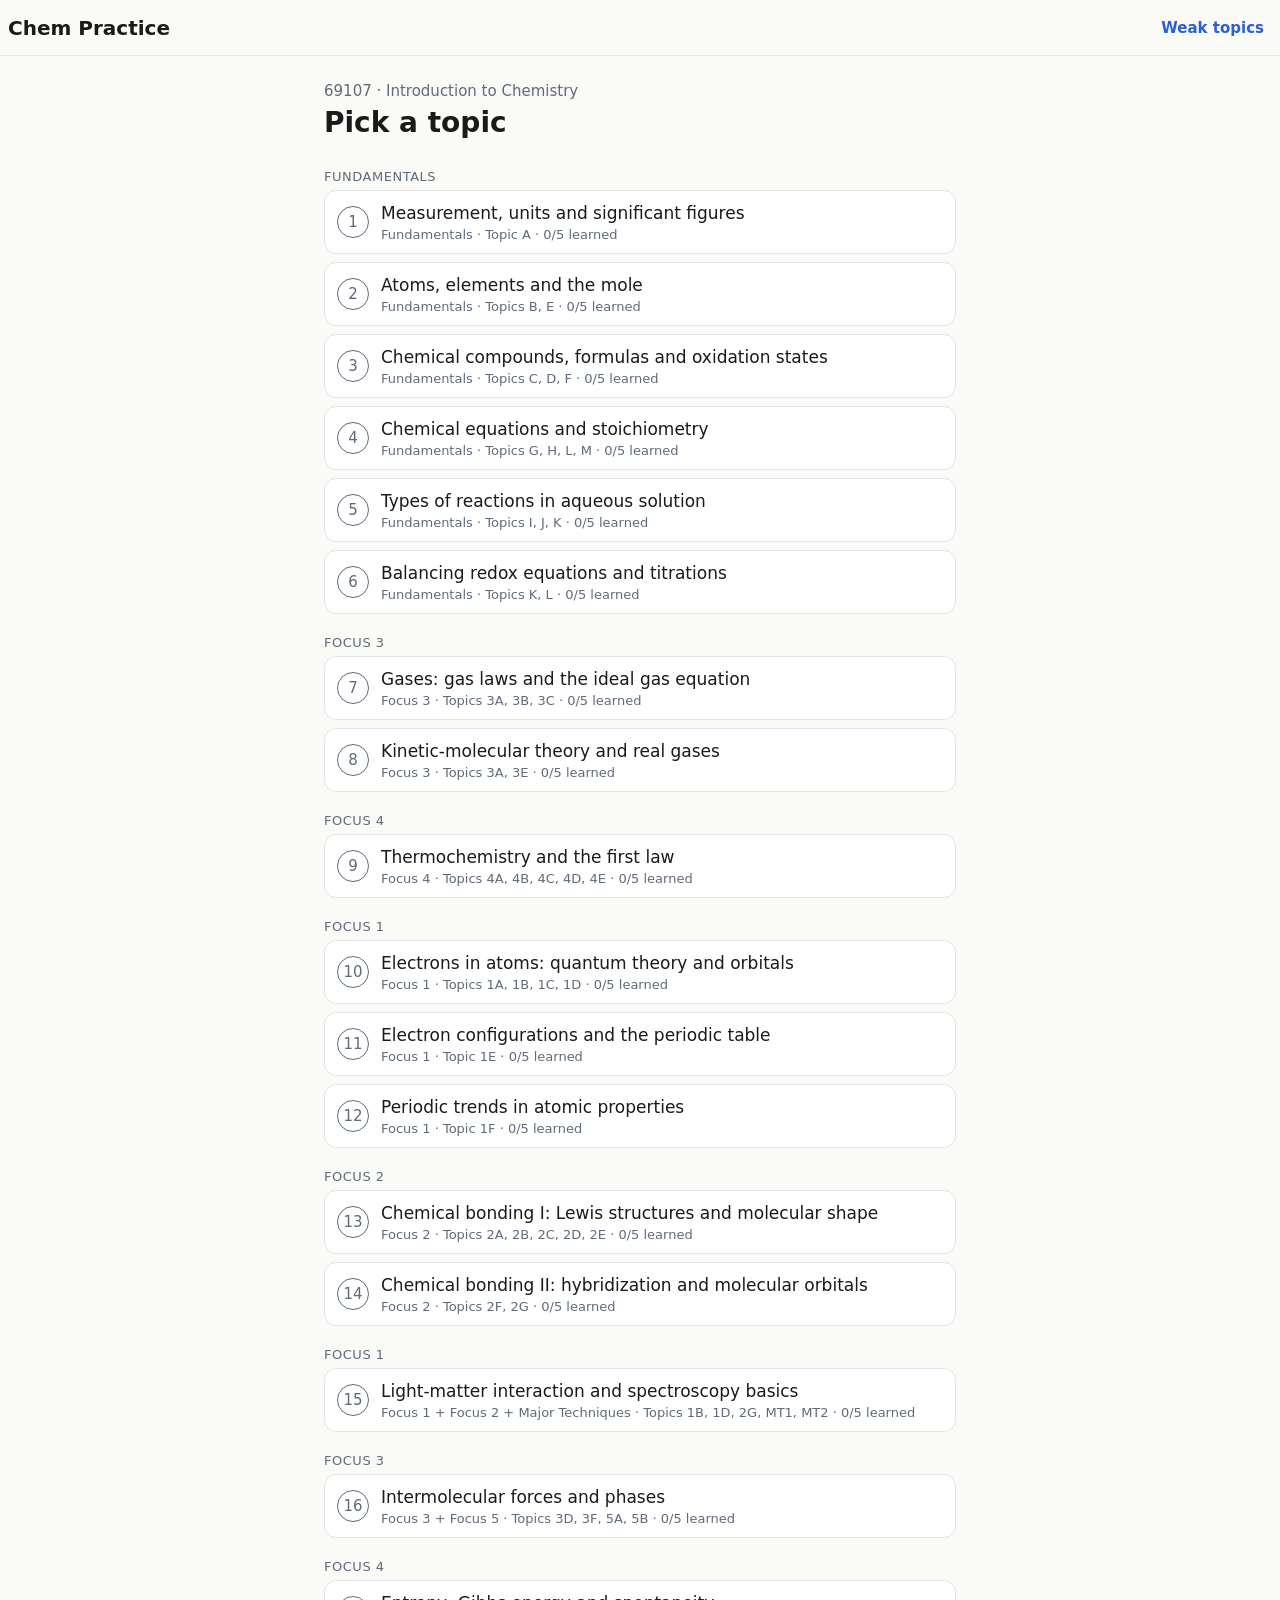
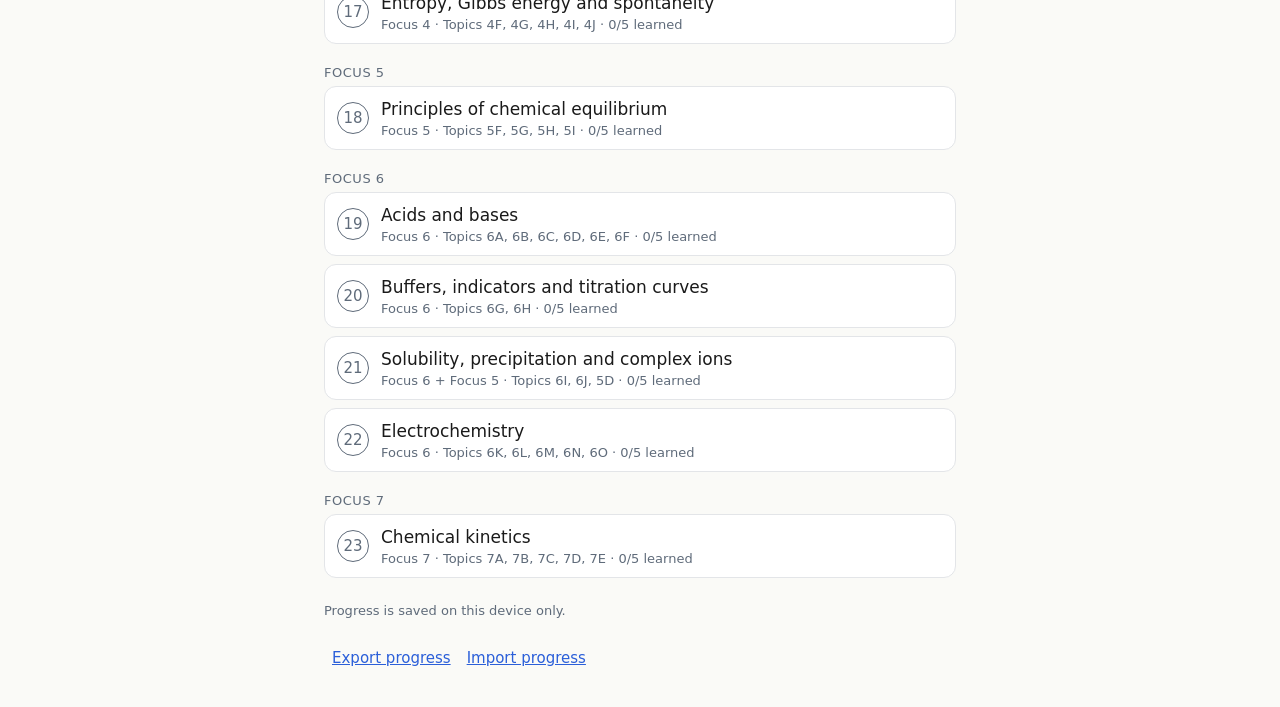
==== site/index.html @ 753d683d "Chem Practice v1 (English): site, topics, 115 draft questions" ====
<!doctype html>
<html lang="en" dir="ltr">
<head>
<meta charset="utf-8">
<meta name="viewport" content="width=device-width, initial-scale=1">
<title>Chem Practice · 69107</title>
<link rel="stylesheet" href="style.css">
</head>
<body>
<header class="topbar"><button id="back" class="icon" aria-label="Back" hidden>&larr;</button><h1 id="title">Chem Practice</h1><button id="weakBtn" class="link" style="text-decoration:none;font-weight:600">Weak topics</button></header>
<div id="bar" class="pbar" hidden><div></div></div>
<main id="app"></main>
<input type="file" id="importFile" accept=".json,application/json" hidden>
<script src="app.js"></script>
</body>
</html>
---- site/style.css ----
:root{--bg:#FAFAF7;--surface:#fff;--text:#1A1A1A;--muted:#5F6B7A;--border:#E3E5E8;--primary:#2B5FD9;--knew:#17754A;--unsure:#8F5B0A;--didnt:#C2412D;--tip:#EEF3FD}
*{box-sizing:border-box}
body{margin:0;background:var(--bg);color:var(--text);font:17px/26px Inter,system-ui,-apple-system,"Segoe UI",sans-serif}
.topbar{position:sticky;top:0;z-index:5;height:56px;display:flex;align-items:center;gap:8px;padding-inline:8px;background:var(--bg);border-bottom:1px solid var(--border)}
.topbar h1{flex:1;font-size:20px;line-height:28px;margin:0;white-space:nowrap;overflow:hidden;text-overflow:ellipsis}
.icon{min-width:48px;min-height:48px;border:0;background:none;font-size:22px;cursor:pointer;color:var(--text);border-radius:8px}
.pbar{height:4px;background:var(--border)}.pbar div{height:100%;background:var(--knew);width:0;transition:width .15s}
main{max-width:680px;margin:0 auto;padding:16px}
@media(min-width:700px){main{padding:24px}}
.meta{font-size:15px;line-height:22px;color:var(--muted)}.cap{font-size:13px;line-height:18px;color:var(--muted)}
.card{background:var(--surface);border:1px solid var(--border);border-radius:12px;padding:16px;margin-bottom:16px}
h2{font-size:28px;line-height:34px;margin:4px 0 16px}
.sect{position:sticky;top:56px;background:var(--bg);font-size:13px;line-height:18px;text-transform:uppercase;letter-spacing:.04em;color:var(--muted);padding:12px 0 4px}
.row{display:flex;align-items:center;gap:12px;min-height:64px;padding:8px 12px;background:var(--surface);border:1px solid var(--border);border-radius:12px;margin-bottom:8px;width:100%;text-align:start;font:inherit;color:inherit;cursor:pointer}
.row[aria-disabled=true]{cursor:default}.row[aria-disabled=true] .meta{color:var(--muted)}
.num{flex:none;width:32px;height:32px;border-radius:50%;display:grid;place-items:center;border:1px solid var(--muted);color:var(--muted);font-size:15px}
.row[aria-disabled=true] .num{border-color:var(--border);color:var(--border)}
.grow{flex:1;min-width:0}
.badge{background:var(--primary);color:#fff;border-radius:12px;padding:0 8px;font-size:13px;line-height:22px}
.btn{display:block;width:100%;min-height:48px;border-radius:8px;border:0;background:var(--primary);color:#fff;font-family:inherit;font-size:17px;line-height:24px;font-weight:600;cursor:pointer;padding:8px 16px}
.btn.sec{background:var(--surface);color:var(--primary);border:1px solid var(--primary)}
.link{background:none;border:0;color:var(--primary);font:inherit;font-size:15px;cursor:pointer;padding:12px 8px;min-height:48px;text-decoration:underline}
:focus-visible{outline:2px solid var(--primary);outline-offset:2px}
.tag{display:inline-block;border:1px solid var(--border);border-radius:8px;padding:0 8px;font-size:13px}
.given{background:var(--bg);border-radius:8px;padding:8px 12px;margin:12px 0;font-variant-numeric:tabular-nums}
.tipbox{background:var(--tip);border-radius:8px;padding:12px;font-size:15px;line-height:22px;margin:16px 0;display:flex;gap:8px;align-items:flex-start;flex-wrap:wrap}
.sticky{position:sticky;bottom:0;background:var(--bg);padding:16px 0 calc(16px + env(safe-area-inset-bottom));margin-top:8px}
.ans{font-size:20px;line-height:28px;font-weight:700}.ansbox{display:inline-block;border:2px solid var(--text);border-radius:8px;padding:4px 12px}
ol.steps{padding-inline-start:24px}ol.steps li{margin-bottom:8px}
.rate{display:flex;gap:8px}.rate button{flex:1;min-height:56px;border-radius:8px;background:var(--surface);border:2px solid;font:inherit;cursor:pointer;padding:4px;display:flex;flex-direction:column;align-items:center;justify-content:center}
.rate b{font-size:15px;line-height:20px}.rate small{font-size:13px;line-height:18px}
.r-didnt{border-color:var(--didnt)!important;color:var(--didnt)}.r-unsure{border-color:var(--unsure)!important;color:var(--unsure)}.r-knew{border-color:var(--knew)!important;color:var(--knew)}
.rate button:active{color:#fff}.r-didnt:active{background:var(--didnt)}.r-unsure:active{background:var(--unsure)}.r-knew:active{background:var(--knew)}
.stack{display:flex;height:8px;border-radius:4px;overflow:hidden;background:var(--border);margin:6px 0}
.fade{animation:f .15s ease-out}@keyframes f{from{opacity:0;transform:translateY(8px)}to{opacity:1;transform:none}}
@media(prefers-reduced-motion:reduce){.fade{animation:none}.pbar div{transition:none}}
dialog{border:1px solid var(--border);border-radius:12px;max-width:340px}
.nudge{display:flex;align-items:center;justify-content:space-between;background:var(--tip);border-radius:8px;padding:4px 12px;font-size:15px}
.nw{white-space:nowrap}
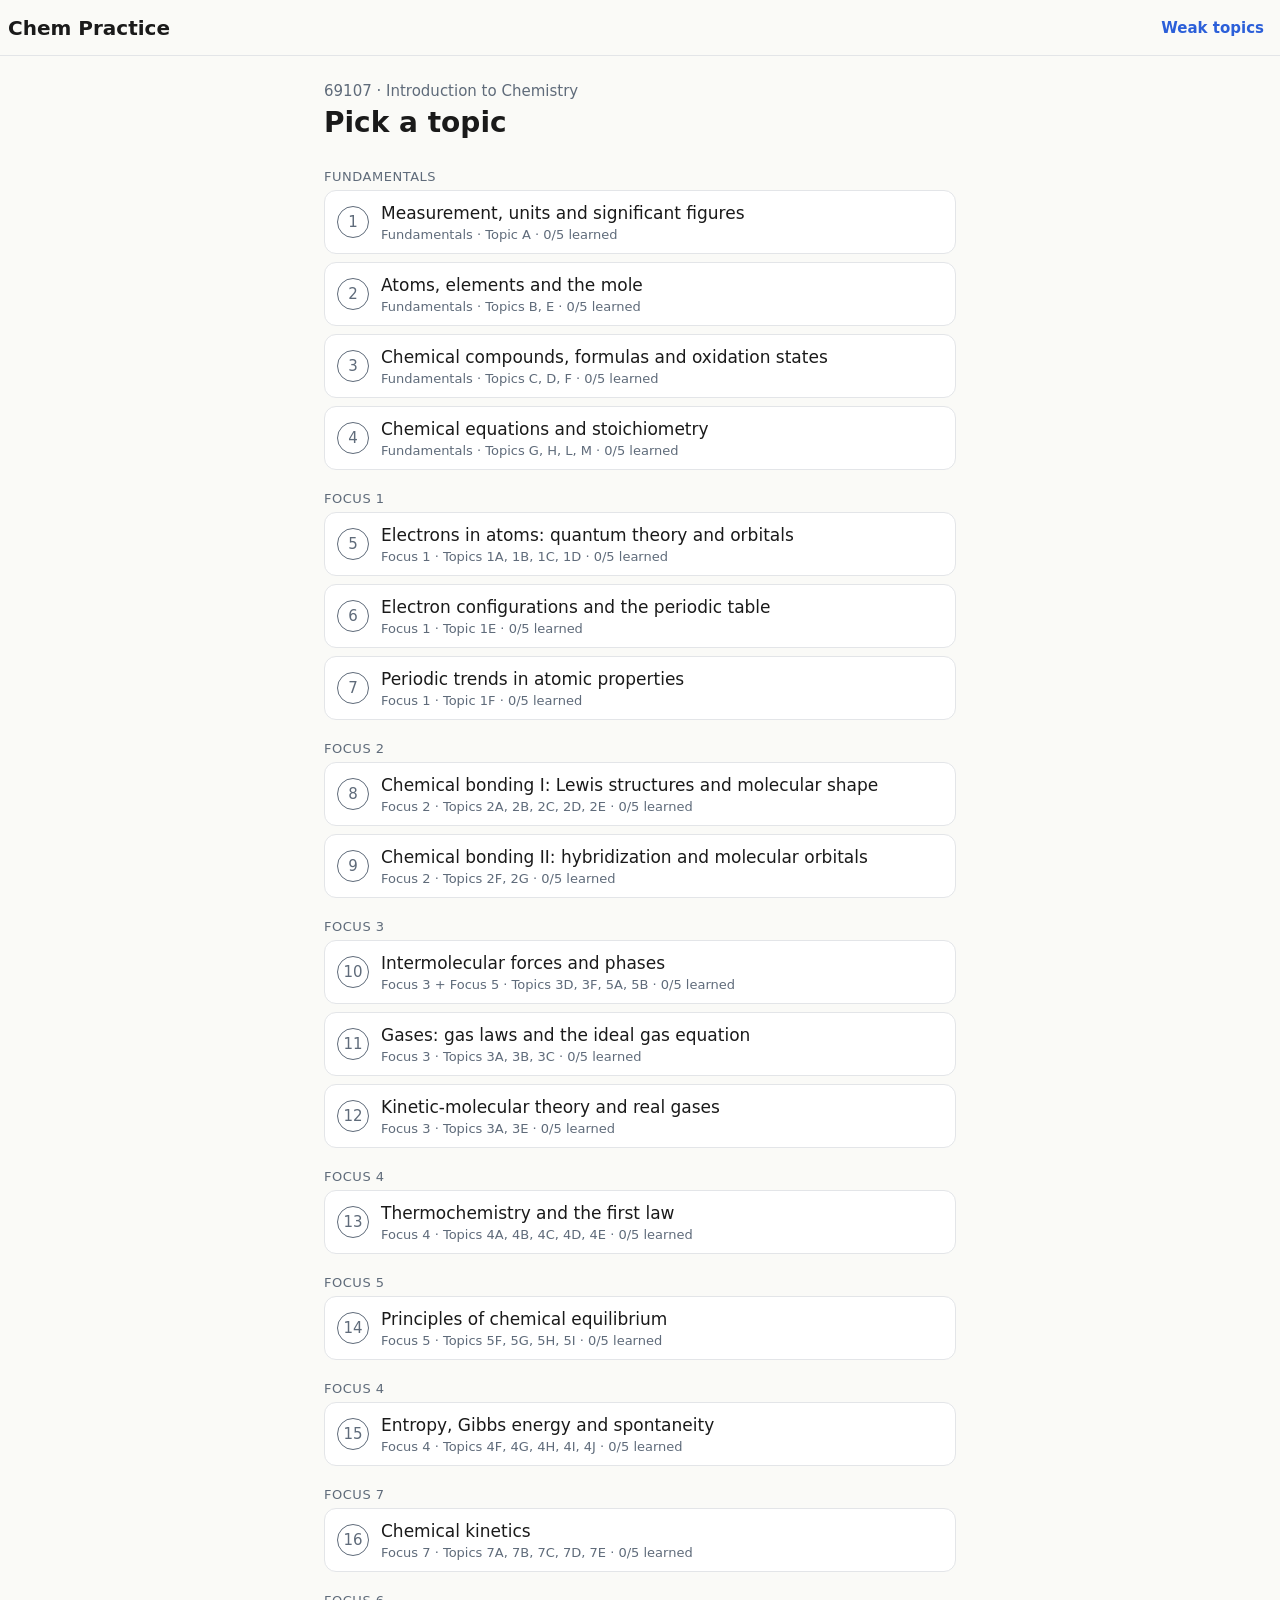
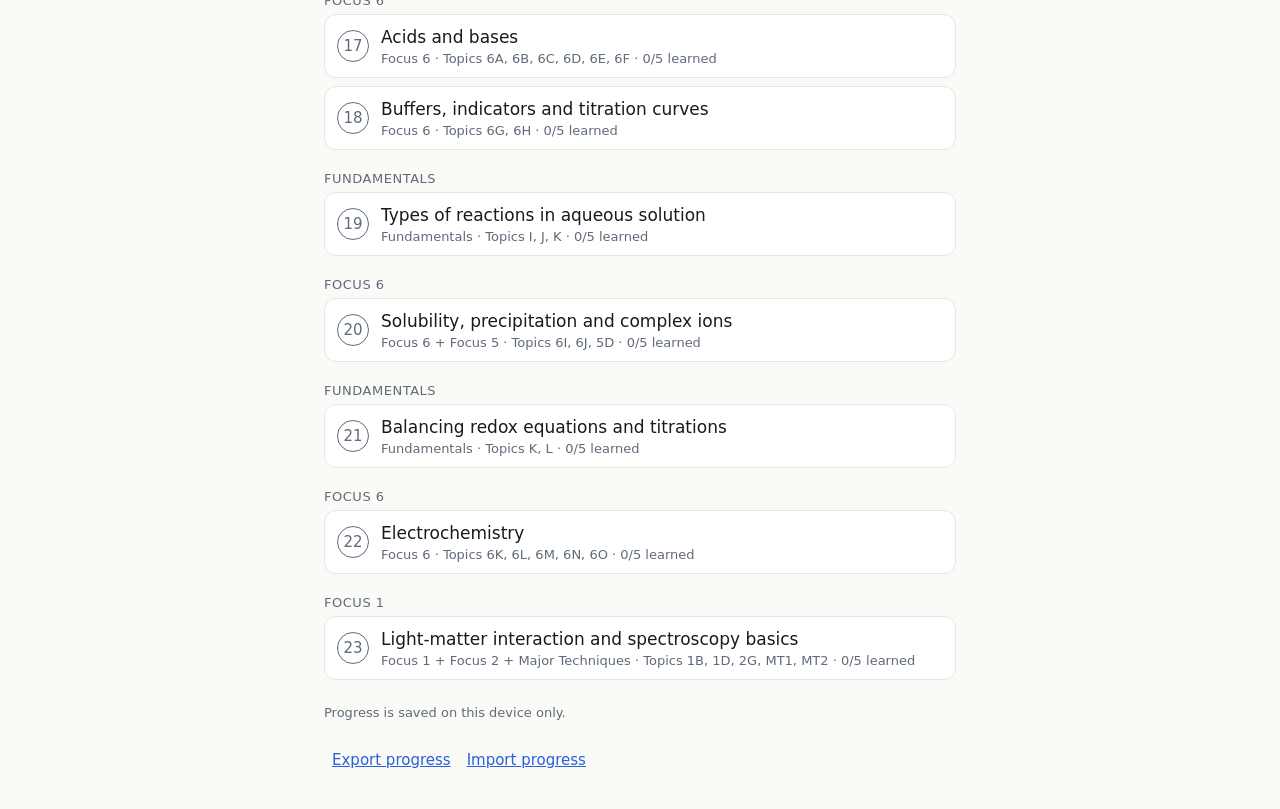
==== commit 98cfa664: "Reading UI: Show answer toggles, Sections btn, callout colors Per Critiquito: Check yourself answers" ====
--- a/site/index.html
+++ b/site/index.html
@@ -7,7 +7,7 @@
 <link rel="stylesheet" href="style.css">
 </head>
 <body>
-<header class="topbar"><button id="back" class="icon" aria-label="Back" hidden>&larr;</button><h1 id="title">Chem Practice</h1><button id="weakBtn" class="link" style="text-decoration:none;font-weight:600">Weak topics</button></header>
+<header class="topbar"><button id="back" class="icon" aria-label="Back" hidden>&larr;</button><h1 id="title">Chem Practice</h1><button id="secBtn" class="top-sec" type="button" hidden>Sections</button><button id="weakBtn" class="link" style="text-decoration:none;font-weight:600">Weak topics</button></header>
 <div id="bar" class="pbar" hidden><div></div></div>
 <main id="app"></main>
 <input type="file" id="importFile" accept=".json,application/json" hidden>
--- a/site/style.css
+++ b/site/style.css
@@ -1,4 +1,4 @@
-:root{--bg:#FAFAF7;--surface:#fff;--text:#1A1A1A;--muted:#5F6B7A;--border:#E3E5E8;--primary:#2B5FD9;--knew:#17754A;--unsure:#8F5B0A;--didnt:#C2412D;--tip:#EEF3FD}
+:root{--bg:#FAFAF7;--surface:#fff;--text:#1A1A1A;--muted:#5F6B7A;--border:#E3E5E8;--primary:#2B5FD9;--knew:#17754A;--unsure:#8F5B0A;--didnt:#C2412D;--tip:#EEF3FD;--mistake:#B45309;--mistake-bg:#FFF8EB;--check:#6B7280;--check-bg:#F4F5F6}
 *{box-sizing:border-box}
 body{margin:0;background:var(--bg);color:var(--text);font:17px/26px Inter,system-ui,-apple-system,"Segoe UI",sans-serif}
 .topbar{position:sticky;top:0;z-index:5;height:56px;display:flex;align-items:center;gap:8px;padding-inline:8px;background:var(--bg);border-bottom:1px solid var(--border)}
@@ -37,3 +37,53 @@
 dialog{border:1px solid var(--border);border-radius:12px;max-width:340px}
 .nudge{display:flex;align-items:center;justify-content:space-between;background:var(--tip);border-radius:8px;padding:4px 12px;font-size:15px}
 .nw{white-space:nowrap}
+
+/* Reading screen */
+.rh{font-size:20px;line-height:28px;margin:24px 0 8px}
+.rp{margin:0 0 12px;font-size:17px;line-height:26px;max-width:65ch}
+.rsec{margin-bottom:8px}
+.worked{background:var(--tip);border:1px solid var(--border);border-inline-start:4px solid var(--primary);border-radius:12px;padding:16px;margin:12px 0 16px}
+.worked-title{font-weight:600;margin:4px 0 8px}
+.rfig{background:var(--surface);border:1px solid var(--border);border-radius:12px;padding:12px;margin:12px 0;overflow:auto}
+.rfig svg{display:block;width:100%;height:auto;max-width:320px;margin:0 auto}
+.rfig img.rsketch,.rsketch{display:block;width:100%;max-width:100%;height:auto;margin:0 auto}
+.placeholder{border:1px dashed var(--muted);border-radius:12px;padding:16px;margin:12px 0;background:var(--bg)}
+.read-actions{margin:0 0 8px}
+.qimg{margin:12px 0}.qimg img{display:block;max-width:100%;max-height:240px;height:auto;border-radius:8px;border:1px solid var(--border)}
+
+.reading{padding-bottom:calc(96px + env(safe-area-inset-bottom, 0px))}
+
+.rsketch-btn{display:block;width:100%;border:0;background:none;padding:0;margin:0;cursor:zoom-in;font:inherit;color:inherit;border-radius:8px}
+.rsketch-btn:focus-visible{outline:2px solid var(--primary);outline-offset:2px}
+.rsketch-hint{font-size:15px;line-height:22px;color:var(--muted);text-align:center;margin-top:8px}
+.lightbox{position:fixed;inset:0;z-index:100;background:rgba(0,0,0,0.85);box-sizing:border-box}
+.lightbox-scroll{position:absolute;inset:0;overflow:auto;-webkit-overflow-scrolling:touch;touch-action:pan-x pan-y pinch-zoom;padding:56px 16px 16px;padding-top:calc(56px + env(safe-area-inset-top,0px));padding-bottom:calc(16px + env(safe-area-inset-bottom,0px));box-sizing:border-box}
+.lightbox-scroll img,.lightbox img[data-lightbox-img]{display:block;max-width:none;height:auto;border-radius:8px;background:#fff;touch-action:pan-x pan-y pinch-zoom;margin:0 auto}
+.lightbox-close{position:fixed;top:calc(8px + env(safe-area-inset-top,0px));right:8px;min-width:44px;min-height:44px;padding:8px 12px;border:0;border-radius:8px;background:var(--surface);color:var(--text);font-size:22px;line-height:1;cursor:pointer;z-index:102}
+.lightbox-close:focus-visible{outline:2px solid var(--primary);outline-offset:2px}
+
+/* Deep-reading aids */
+.rh,.rsec{scroll-margin-top:calc(56px + 12px)}
+.rtoc{background:var(--surface);border:1px solid var(--border);border-radius:12px;padding:12px 16px;margin:0 0 16px}
+.rtoc-list{margin:8px 0 0;padding-inline-start:20px}
+.rtoc-list li{margin-bottom:6px}
+.rtoc-link{color:var(--primary);font-size:15px;line-height:22px;text-decoration:underline}
+.callout{background:var(--tip);border:1px solid var(--border);border-radius:12px;padding:12px 16px;margin:12px 0 16px;font-size:15px;line-height:22px}
+.callout-mistake{border-inline-start:4px solid var(--mistake);background:var(--mistake-bg)}
+.callout-why{border-inline-start:4px solid var(--primary)}
+.callout-check{border-inline-start:4px solid var(--check);background:var(--check-bg)}
+.check-list{margin:8px 0 0;padding-inline-start:20px}
+.check-list li{margin-bottom:12px}
+.check-q{font-weight:600;margin-bottom:4px}
+.check-a{color:var(--text)}
+.steps{overflow-x:auto}
+.steps li{overflow-wrap:anywhere}
+
+.top-sec{min-height:44px;min-width:44px;padding:8px 12px;border:1px solid var(--border);border-radius:8px;background:var(--surface);color:var(--text);font:inherit;font-size:15px;font-weight:600;cursor:pointer;flex:none}
+.top-sec:focus-visible{outline:2px solid var(--primary);outline-offset:2px}
+.btn-show-ans{display:inline-flex;align-items:center;justify-content:center;min-height:44px;margin:8px 0;padding:8px 14px;border:1px solid var(--primary);border-radius:8px;background:var(--surface);color:var(--primary);font:inherit;font-size:15px;font-weight:600;cursor:pointer}
+.btn-show-ans:focus-visible{outline:2px solid var(--primary);outline-offset:2px}
+.check-a[hidden]{display:none!important}
+.check-a:not([hidden]){margin-top:4px;padding:8px 12px;background:var(--surface);border:1px solid var(--border);border-radius:8px}
+.rtoc{scroll-margin-top:calc(56px + 12px)}
+
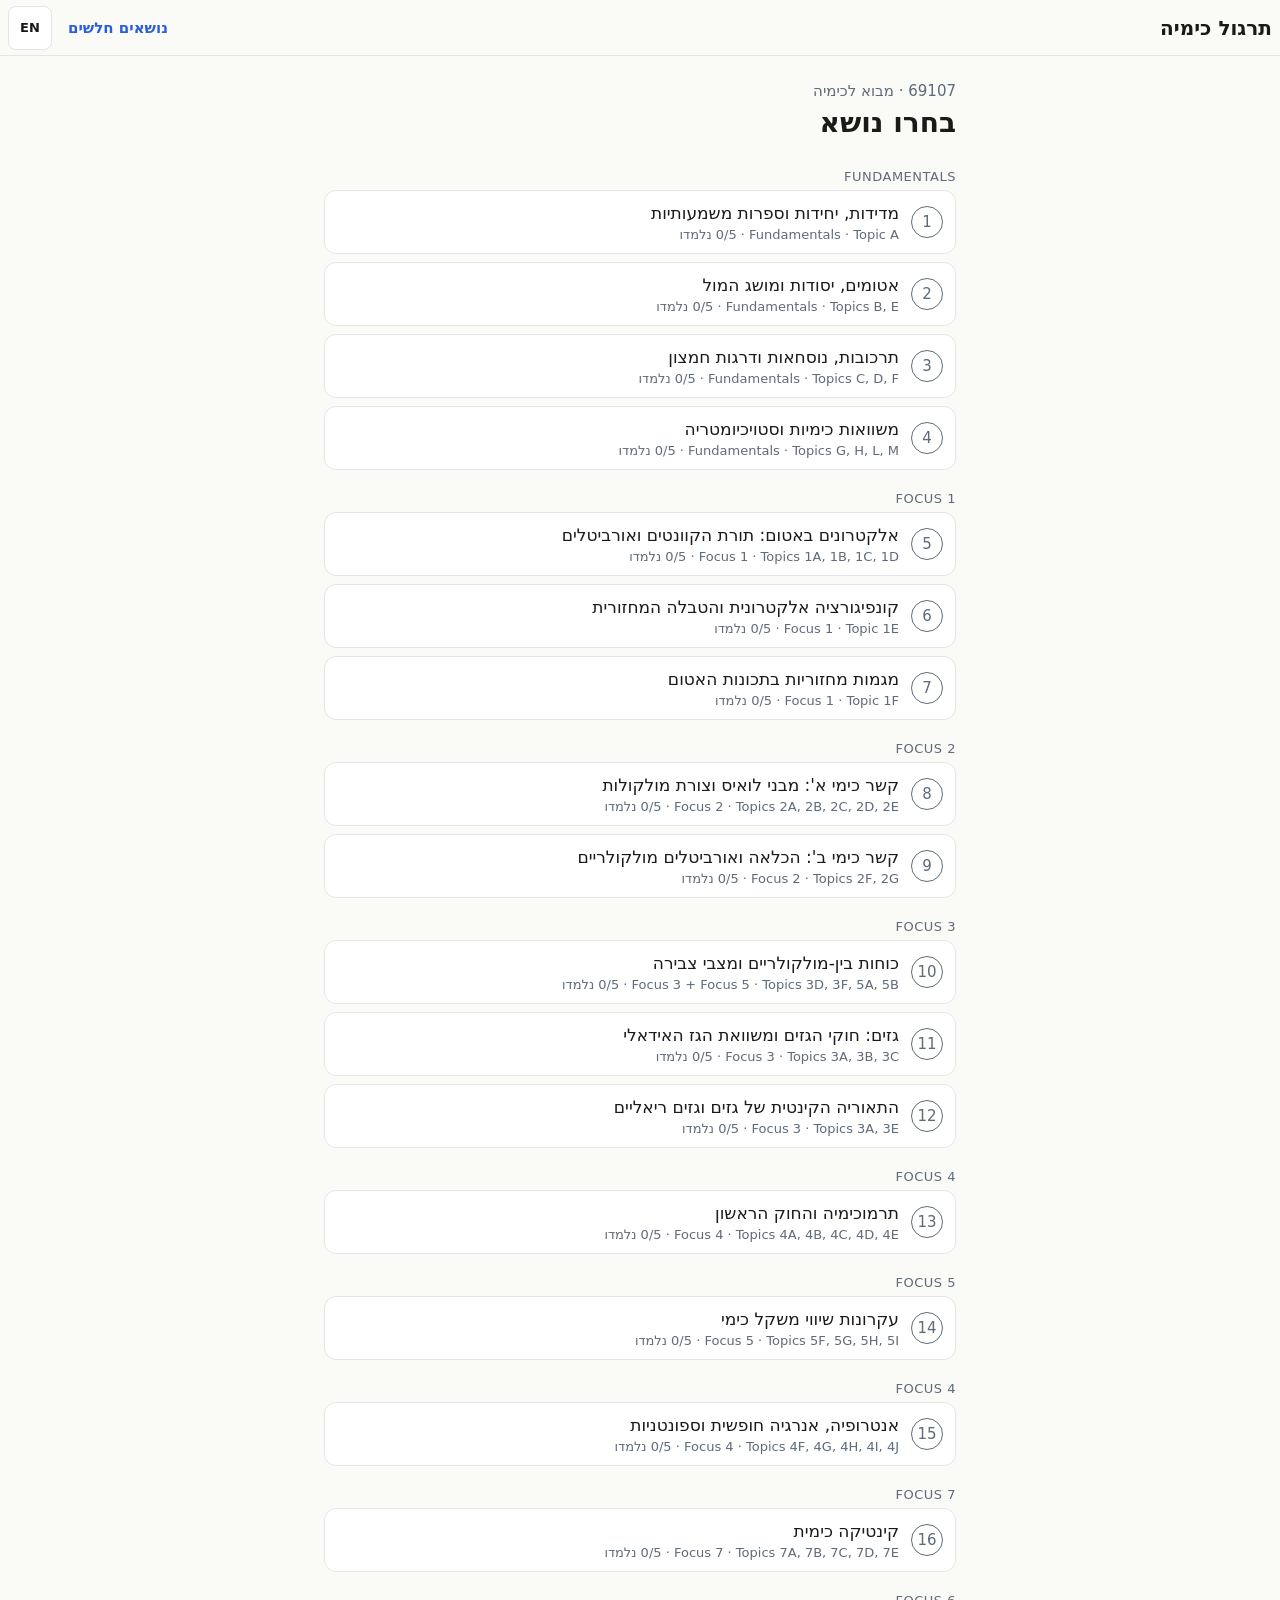
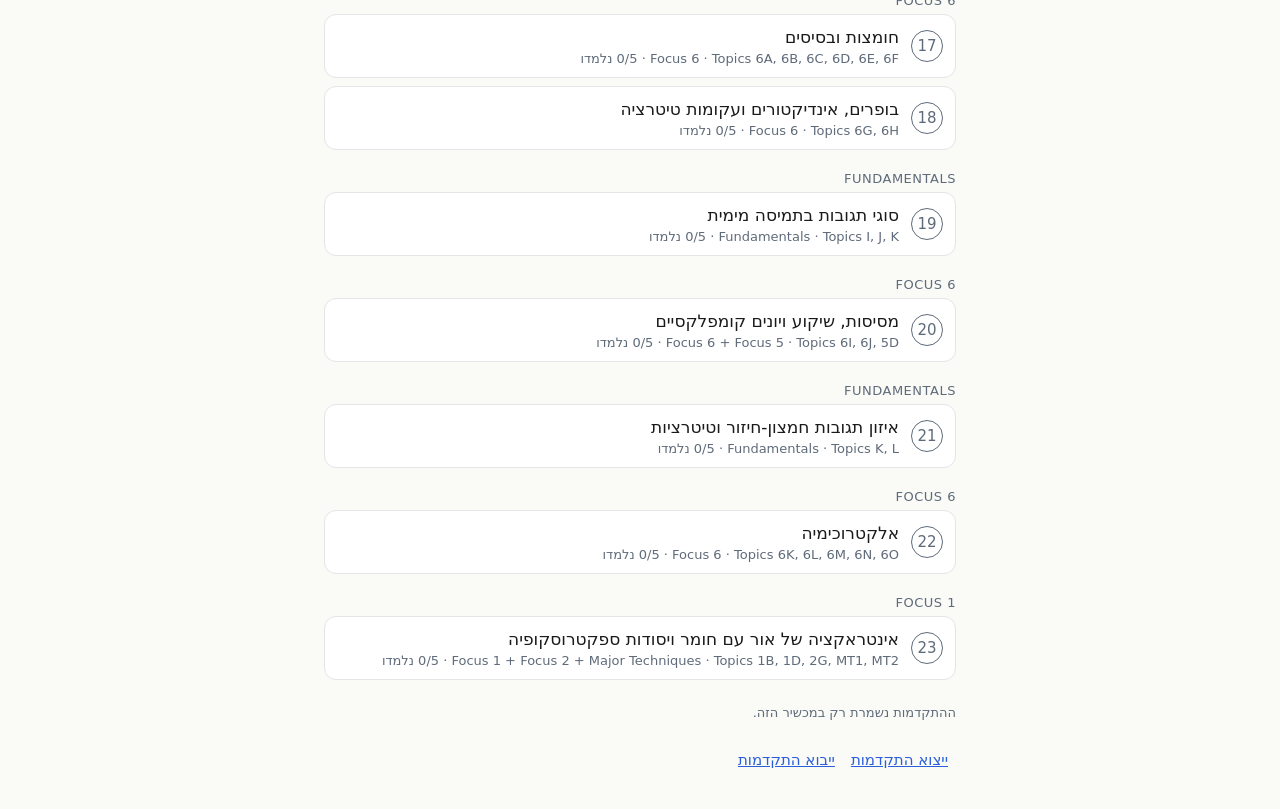
==== commit a283b4bb: "H1: Hebrew site frame (RTL, default) and Hebrew sample topic - Site opens in Hebrew, right to left; " ====
--- a/site/index.html
+++ b/site/index.html
@@ -1,16 +1,18 @@
 <!doctype html>
-<html lang="en" dir="ltr">
+<html lang="he" dir="rtl">
 <head>
 <meta charset="utf-8">
 <meta name="viewport" content="width=device-width, initial-scale=1">
-<title>Chem Practice · 69107</title>
+<title>תרגול כימיה · 69107</title>
 <link rel="stylesheet" href="style.css">
 </head>
 <body>
-<header class="topbar"><button id="back" class="icon" aria-label="Back" hidden>&larr;</button><h1 id="title">Chem Practice</h1><button id="secBtn" class="top-sec" type="button" hidden>Sections</button><button id="weakBtn" class="link" style="text-decoration:none;font-weight:600">Weak topics</button></header>
+<header class="topbar"><button id="back" class="icon" aria-label="חזרה" hidden>&rarr;</button><h1 id="title">תרגול כימיה</h1><button id="secBtn" class="top-sec" type="button" hidden>פרקים</button><button id="weakBtn" class="link" style="text-decoration:none;font-weight:600">נושאים חלשים</button><button id="langBtn" class="top-sec lang-btn" type="button" lang="en" aria-label="English (אנגלית)">EN</button></header>
 <div id="bar" class="pbar" hidden><div></div></div>
 <main id="app"></main>
 <input type="file" id="importFile" accept=".json,application/json" hidden>
+<script src="i18n/en.js"></script>
+<script src="i18n/he.js"></script>
 <script src="app.js"></script>
 </body>
 </html>
--- a/site/style.css
+++ b/site/style.css
@@ -86,4 +86,10 @@
 .check-a[hidden]{display:none!important}
 .check-a:not([hidden]){margin-top:4px;padding:8px 12px;background:var(--surface);border:1px solid var(--border);border-radius:8px}
 .rtoc{scroll-margin-top:calc(56px + 12px)}
+.report-btn{display:inline-block;color:var(--primary);font-size:13px;line-height:18px;text-decoration:underline;padding:15px 0}
+@media (max-width:430px){.steps .nw{white-space:normal}}
 
+/* Hebrew / RTL (H1) */
+bdi[dir=ltr]{unicode-bidi:isolate}
+.lang-btn{font-size:13px;padding:8px 10px}
+.en-only{color:var(--muted);font-size:13px;line-height:18px}
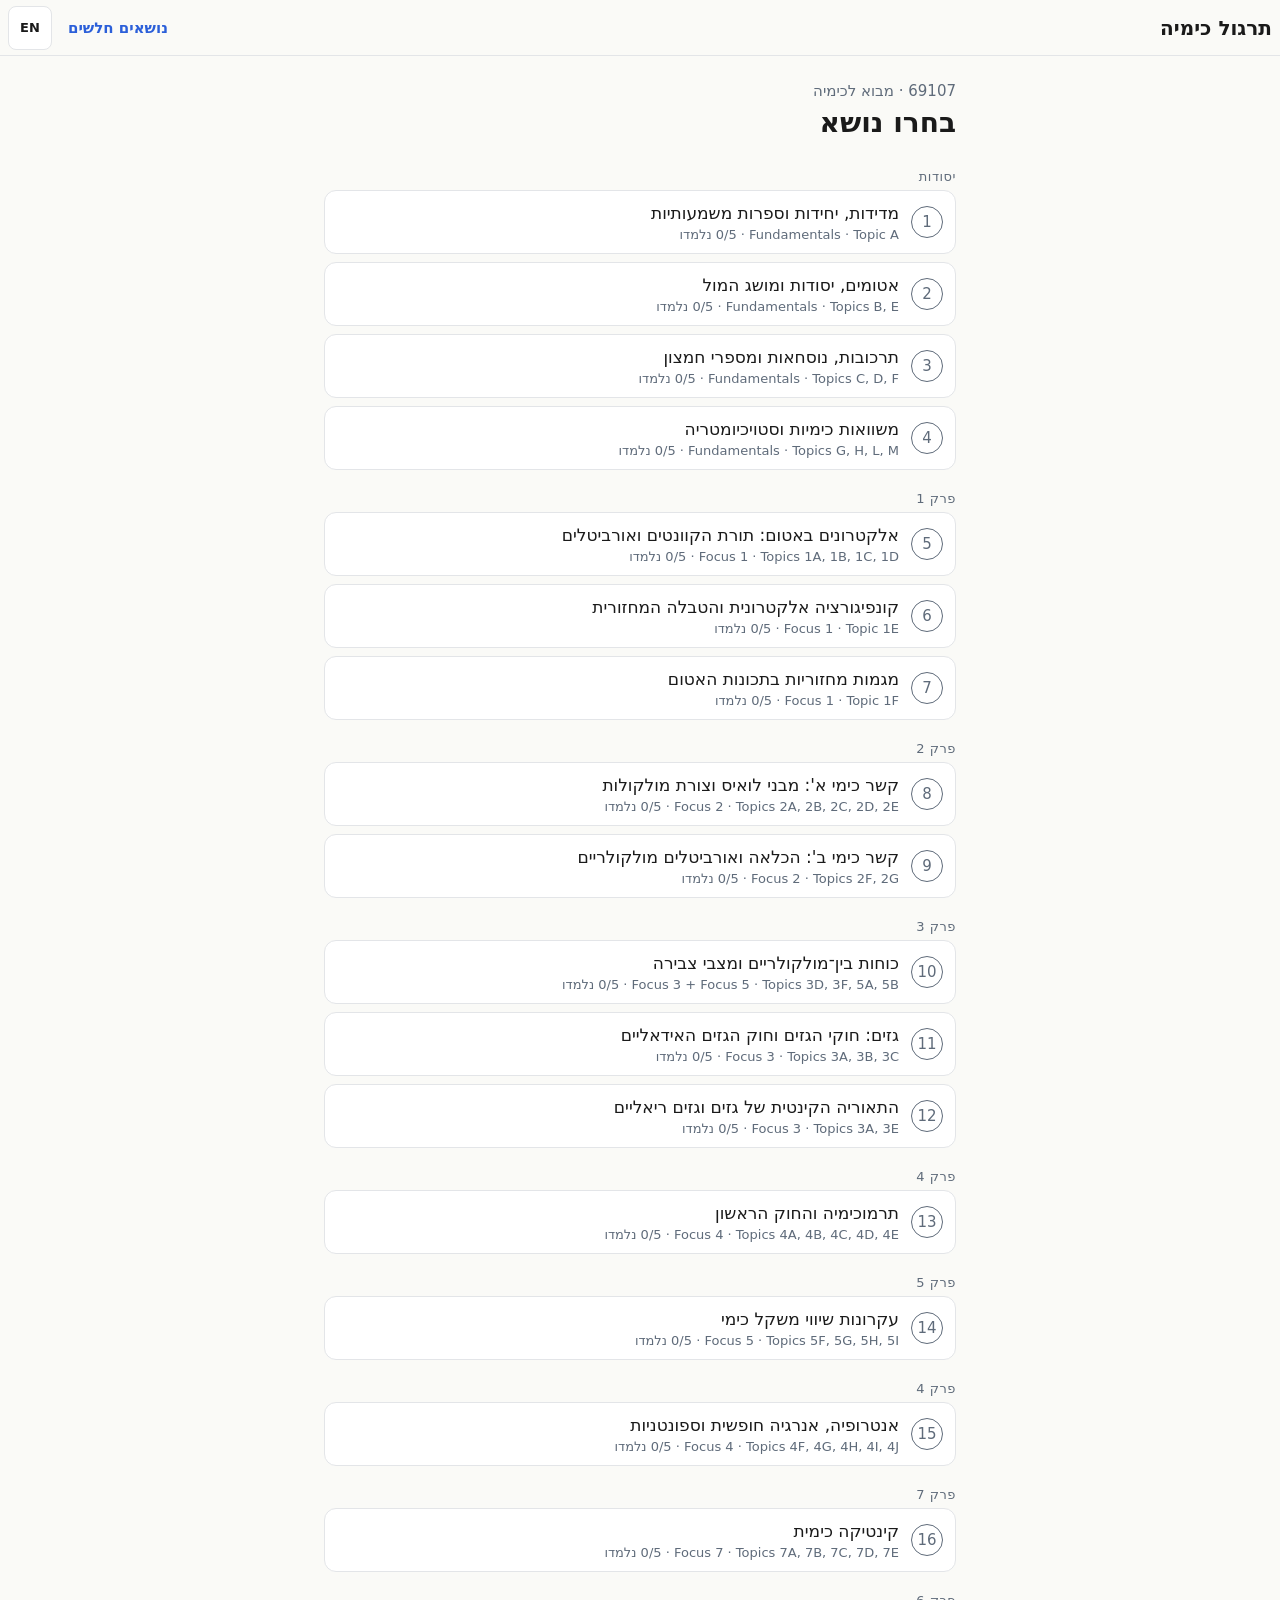
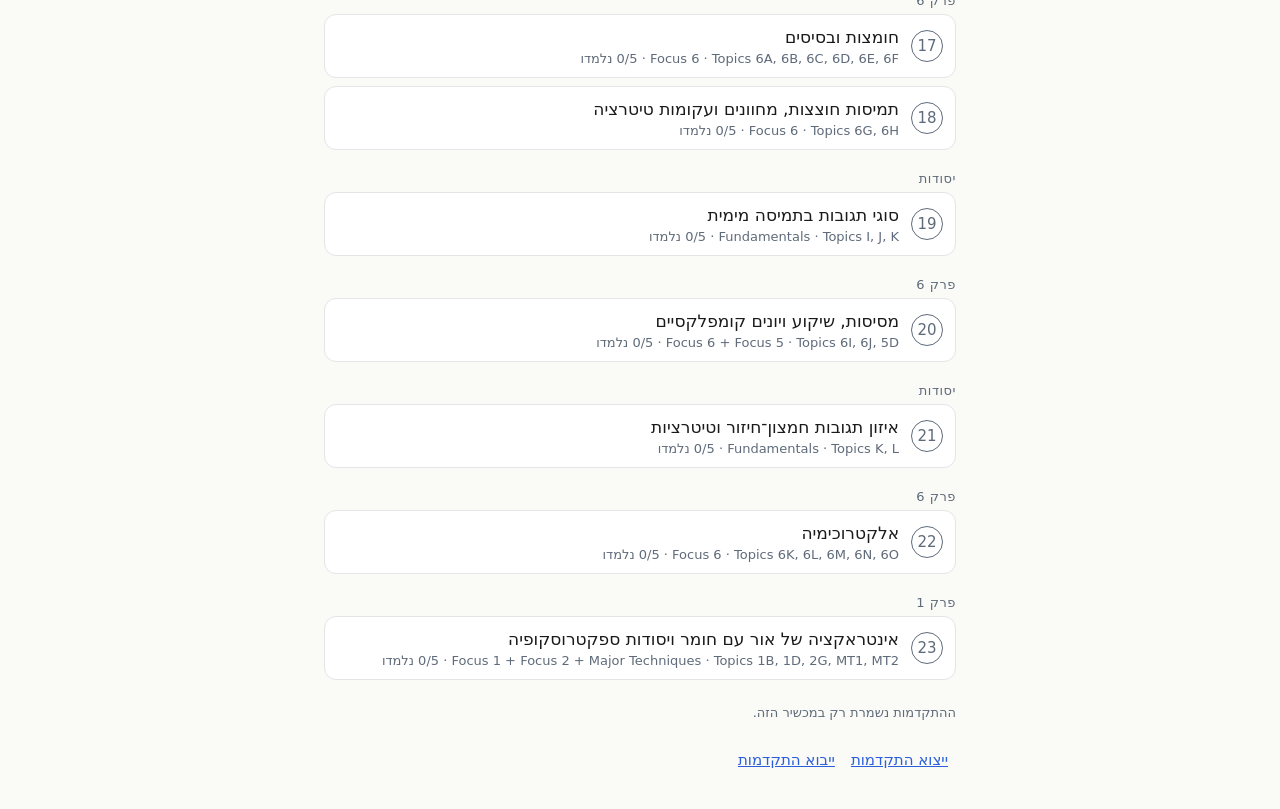
==== commit 47620386: "H2b: keep Hebrew formulas whole and left-to-right - site/bidi.js: heWrap() isolates Latin/Greek/form" ====
--- a/site/index.html
+++ b/site/index.html
@@ -13,6 +13,7 @@
 <input type="file" id="importFile" accept=".json,application/json" hidden>
 <script src="i18n/en.js"></script>
 <script src="i18n/he.js"></script>
+<script src="bidi.js"></script>
 <script src="app.js"></script>
 </body>
 </html>
--- a/site/style.css
+++ b/site/style.css
@@ -91,5 +91,14 @@
 
 /* Hebrew / RTL (H1) */
 bdi[dir=ltr]{unicode-bidi:isolate}
+/* Hebrew steps: the number marker stays on the right. Hebrew mode (H2b): every formula isolate, in steps and prose alike, is one unbreakable left-to-right unit that scrolls sideways if too wide. */
+ol.steps[dir=rtl],ol.rtoc-list[dir=rtl]{list-style:none;padding-inline-start:0}
+ol.steps[dir=rtl]{counter-reset:step}
+ol.rtoc-list[dir=rtl]{counter-reset:rtoc}
+ol.steps[dir=rtl]>li{counter-increment:step;position:relative;padding-right:28px;padding-left:0}
+ol.rtoc-list[dir=rtl]>li{counter-increment:rtoc;position:relative;padding-right:20px;padding-left:0}
+ol.steps[dir=rtl]>li::before{content:counter(step) ".";position:absolute;right:0;direction:ltr;unicode-bidi:isolate}
+ol.rtoc-list[dir=rtl]>li::before{content:counter(rtoc) ".";position:absolute;right:0;direction:ltr;unicode-bidi:isolate}
+ol.steps[dir=rtl] bdi[dir=ltr],html[lang=he] bdi.fx{display:inline-block;max-width:100%;overflow-x:auto;vertical-align:bottom;white-space:nowrap}
 .lang-btn{font-size:13px;padding:8px 10px}
 .en-only{color:var(--muted);font-size:13px;line-height:18px}
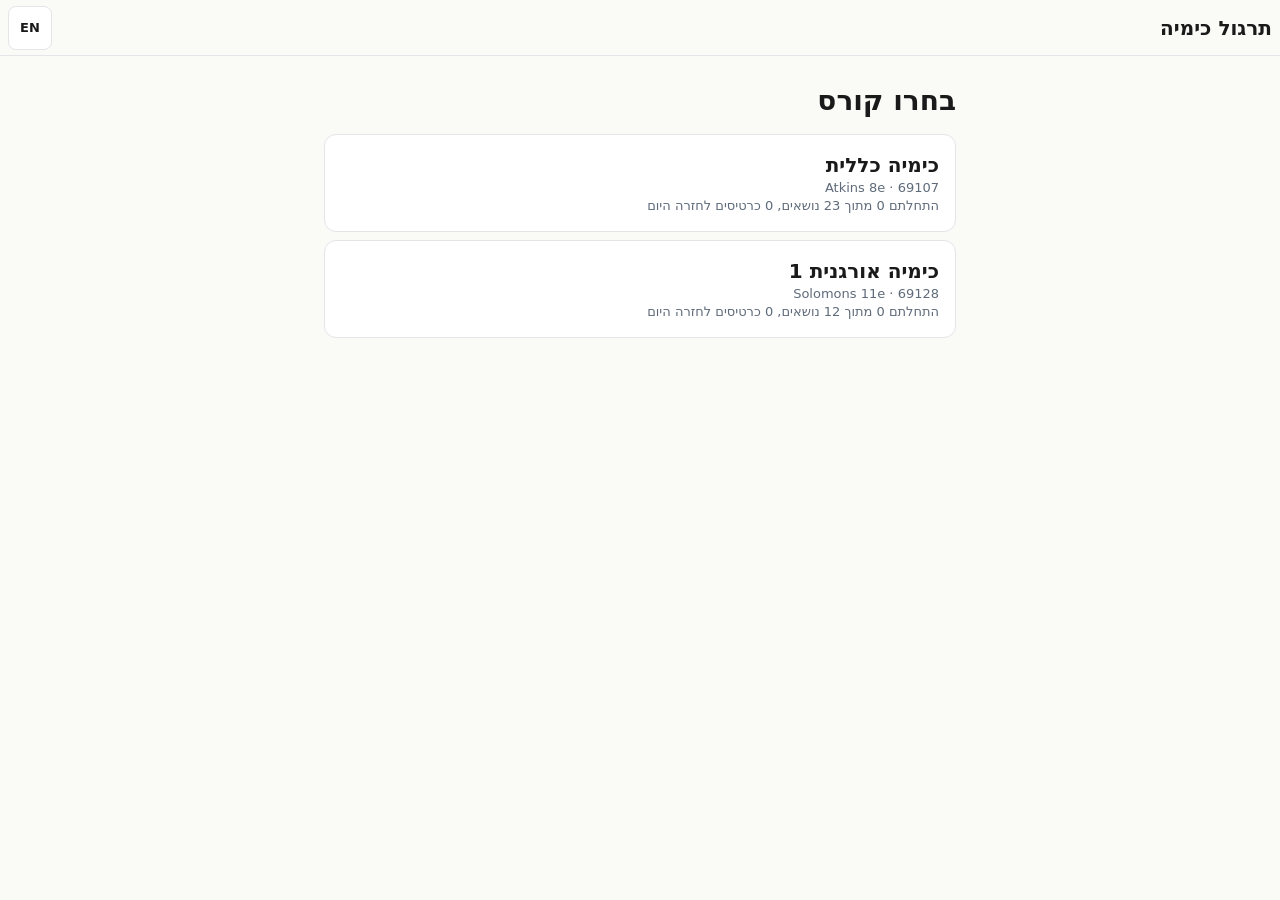
==== commit 88c7df9a: "O1: course picker, per-course progress, checked one-time copy of v1 progress - site/store.js: per-co" ====
--- a/site/index.html
+++ b/site/index.html
@@ -14,6 +14,7 @@
 <script src="i18n/en.js"></script>
 <script src="i18n/he.js"></script>
 <script src="bidi.js"></script>
+<script src="store.js"></script>
 <script src="app.js"></script>
 </body>
 </html>
--- a/site/style.css
+++ b/site/style.css
@@ -4,7 +4,7 @@
 .topbar{position:sticky;top:0;z-index:5;height:56px;display:flex;align-items:center;gap:8px;padding-inline:8px;background:var(--bg);border-bottom:1px solid var(--border)}
 .topbar h1{flex:1;font-size:20px;line-height:28px;margin:0;white-space:nowrap;overflow:hidden;text-overflow:ellipsis}
 .icon{min-width:48px;min-height:48px;border:0;background:none;font-size:22px;cursor:pointer;color:var(--text);border-radius:8px}
-.pbar{height:4px;background:var(--border)}.pbar div{height:100%;background:var(--knew);width:0;transition:width .15s}
+.pbar{height:4px;background:var(--border)}.pbar div{height:100%;background:var(--knew);width:100%;transform:scaleX(0);transform-origin:left;transition:transform .15s}:dir(rtl) .pbar div{transform-origin:right}
 main{max-width:680px;margin:0 auto;padding:16px}
 @media(min-width:700px){main{padding:24px}}
 .meta{font-size:15px;line-height:22px;color:var(--muted)}.cap{font-size:13px;line-height:18px;color:var(--muted)}
@@ -37,6 +37,7 @@
 dialog{border:1px solid var(--border);border-radius:12px;max-width:340px}
 .nudge{display:flex;align-items:center;justify-content:space-between;background:var(--tip);border-radius:8px;padding:4px 12px;font-size:15px}
 .nw{white-space:nowrap}
+.pg{white-space:nowrap}
 
 /* Reading screen */
 .rh{font-size:20px;line-height:28px;margin:24px 0 8px}
@@ -55,6 +56,7 @@
 
 .rsketch-btn{display:block;width:100%;border:0;background:none;padding:0;margin:0;cursor:zoom-in;font:inherit;color:inherit;border-radius:8px}
 .rsketch-btn:focus-visible{outline:2px solid var(--primary);outline-offset:2px}
+.rcap{font-size:15px;line-height:22px;color:var(--muted);text-align:center;margin:8px 0 0}
 .rsketch-hint{font-size:15px;line-height:22px;color:var(--muted);text-align:center;margin-top:8px}
 .lightbox{position:fixed;inset:0;z-index:100;background:rgba(0,0,0,0.85);box-sizing:border-box}
 .lightbox-scroll{position:absolute;inset:0;overflow:auto;-webkit-overflow-scrolling:touch;touch-action:pan-x pan-y pinch-zoom;padding:56px 16px 16px;padding-top:calc(56px + env(safe-area-inset-top,0px));padding-bottom:calc(16px + env(safe-area-inset-bottom,0px));box-sizing:border-box}
@@ -91,7 +93,7 @@
 
 /* Hebrew / RTL (H1) */
 bdi[dir=ltr]{unicode-bidi:isolate}
-/* Hebrew steps: the number marker stays on the right. Hebrew mode (H2b): every formula isolate, in steps and prose alike, is one unbreakable left-to-right unit that scrolls sideways if too wide. */
+/* Hebrew steps: the number marker stays on the right. Hebrew mode: a formula isolate is an LTR chain (.fxc) that wraps only between its pieces (.fx, built by fxChain in app.js); a piece never scrolls, and as a last resort breaks anywhere instead of overflowing the page. */
 ol.steps[dir=rtl],ol.rtoc-list[dir=rtl]{list-style:none;padding-inline-start:0}
 ol.steps[dir=rtl]{counter-reset:step}
 ol.rtoc-list[dir=rtl]{counter-reset:rtoc}
@@ -99,6 +101,12 @@
 ol.rtoc-list[dir=rtl]>li{counter-increment:rtoc;position:relative;padding-right:20px;padding-left:0}
 ol.steps[dir=rtl]>li::before{content:counter(step) ".";position:absolute;right:0;direction:ltr;unicode-bidi:isolate}
 ol.rtoc-list[dir=rtl]>li::before{content:counter(rtoc) ".";position:absolute;right:0;direction:ltr;unicode-bidi:isolate}
-ol.steps[dir=rtl] bdi[dir=ltr],html[lang=he] bdi.fx{display:inline-block;max-width:100%;overflow-x:auto;vertical-align:bottom;white-space:nowrap}
+html[lang=he] bdi.fxc{display:inline;white-space:normal;unicode-bidi:isolate}
+html[lang=he] bdi.fx{display:inline-block;max-width:100%;vertical-align:bottom;white-space:normal;overflow-wrap:anywhere}
+ol.steps[dir=rtl]{overflow-x:visible}
 .lang-btn{font-size:13px;padding:8px 10px}
 .en-only{color:var(--muted);font-size:13px;line-height:18px}
+/* Course picker (O1) */
+.course-pick{min-height:96px;padding:16px;flex-direction:column;align-items:stretch;justify-content:center;gap:4px}
+.course-pick .grow>div:first-child{font-size:20px;line-height:28px;font-weight:600}
+.num-o{width:auto;min-width:32px;padding:0 6px;border-radius:16px;white-space:nowrap}
